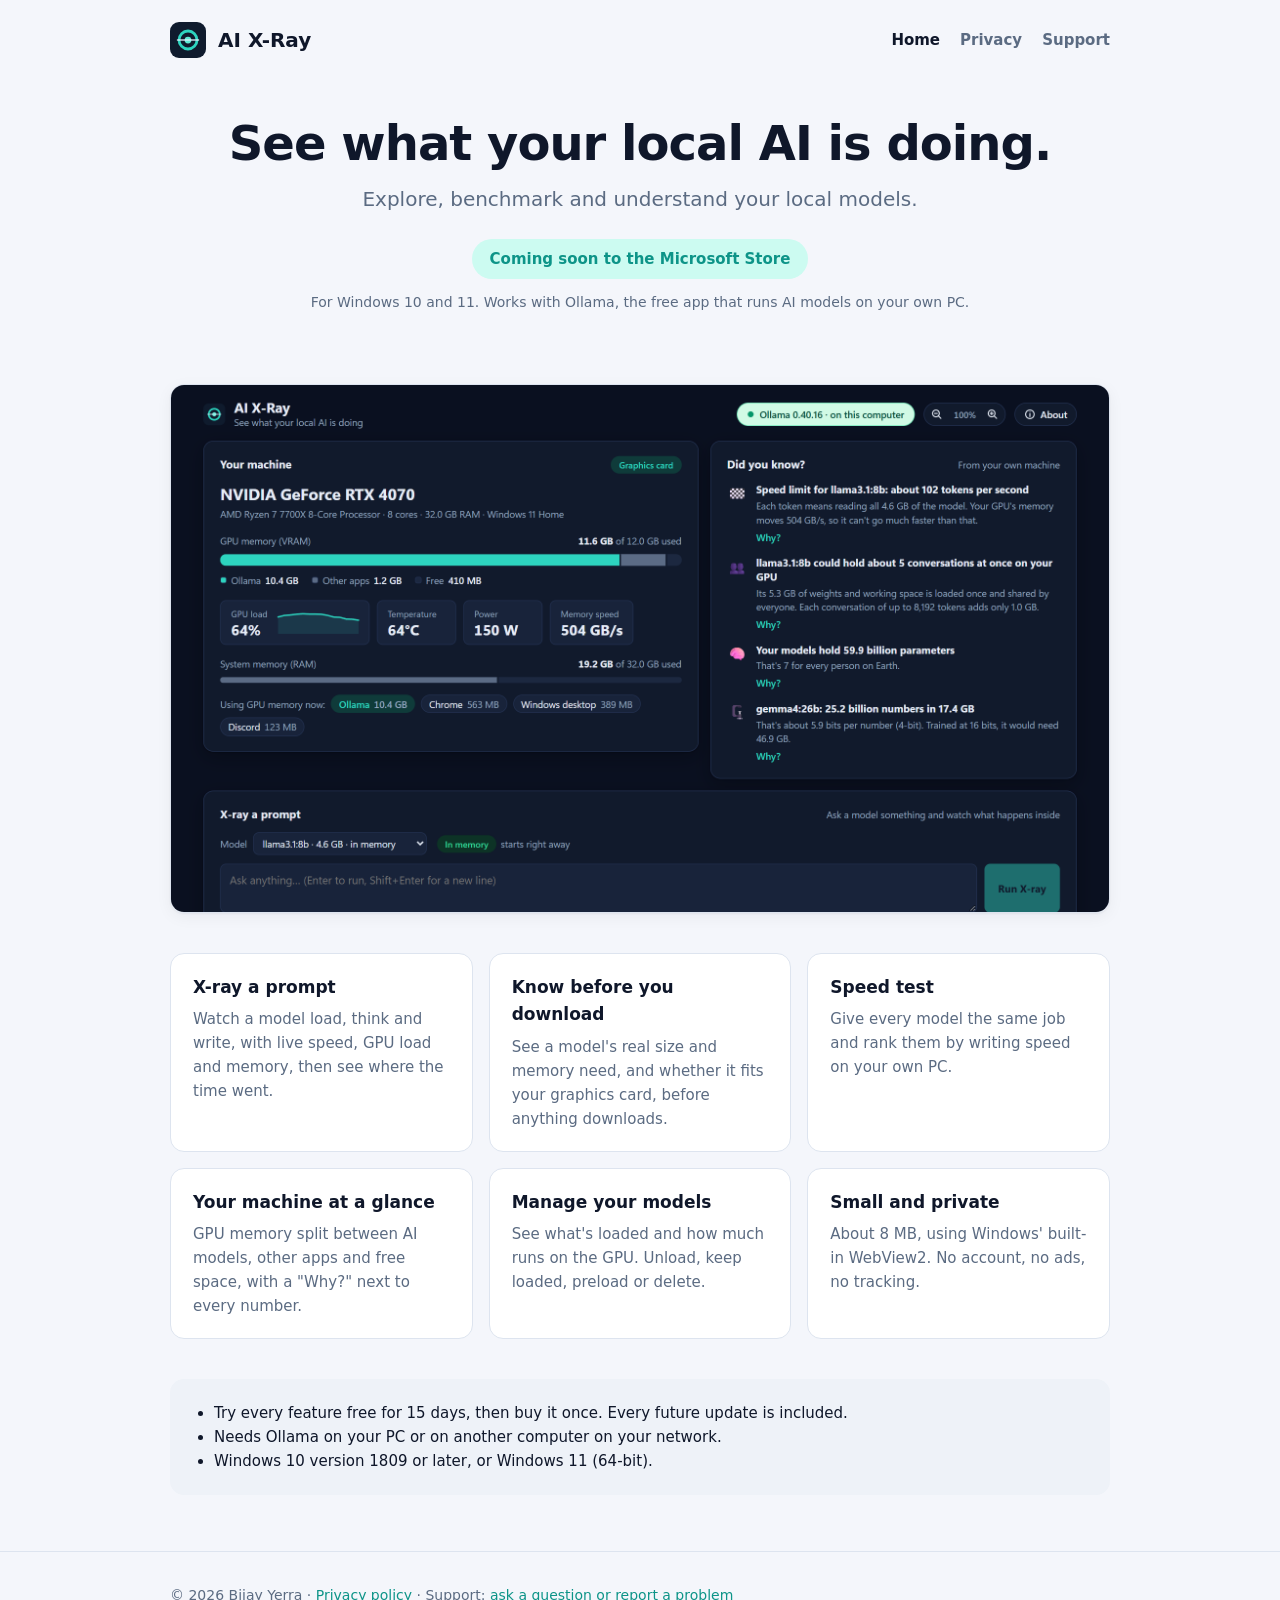
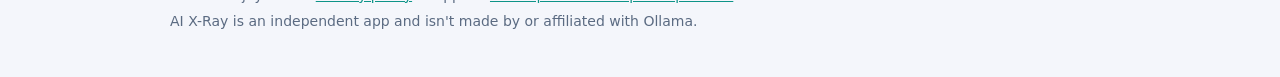
==== index.html @ 7ab142e6 "AI X-Ray website: home page and privacy policy Co-Authored-By: Claude Opus 5.5 <noreply@anthropic.co" ====
<!doctype html>
<html lang="en">
  <head>
    <meta charset="utf-8" />
    <meta name="viewport" content="width=device-width, initial-scale=1" />
    <title>AI X-Ray</title>
    <meta name="description" content="See what your local AI is doing. Explore, benchmark and understand your local models." />
    <link rel="icon" href="favicon.svg" type="image/svg+xml" />
    <link rel="stylesheet" href="style.css" />
  </head>
  <body>
    <header class="site">
      <div class="wrap">
        <a class="brand" href="./">
          <img src="favicon.svg" alt="" width="36" height="36" />
          AI X-Ray
        </a>
        <nav>
          <a href="./" aria-current="page">Home</a>
          <a href="privacy.html">Privacy</a>
          <a href="https://github.com/ybijay/ai-xray/issues">Support</a>
        </nav>
      </div>
    </header>

    <main class="wrap">
      <section class="hero">
        <h1>See what your local AI is doing.</h1>
        <p class="sub">Explore, benchmark and understand your local models.</p>
        <span class="badge">Coming soon to the Microsoft Store</span>
        <p class="needs">For Windows 10 and 11. Works with Ollama, the free app that runs AI models on your own PC.</p>
      </section>

      <img
        class="shot"
        src="assets/ai-xray.png"
        width="1920"
        height="1080"
        alt="AI X-Ray showing a graphics card's memory, load, temperature and power, with plain-English facts about the models on it."
      />

      <section class="features" aria-label="Features">
        <div class="feature">
          <h3>X-ray a prompt</h3>
          <p>Watch a model load, think and write, with live speed, GPU load and memory, then see where the time went.</p>
        </div>
        <div class="feature">
          <h3>Know before you download</h3>
          <p>See a model's real size and memory need, and whether it fits your graphics card, before anything downloads.</p>
        </div>
        <div class="feature">
          <h3>Speed test</h3>
          <p>Give every model the same job and rank them by writing speed on your own PC.</p>
        </div>
        <div class="feature">
          <h3>Your machine at a glance</h3>
          <p>GPU memory split between AI models, other apps and free space, with a "Why?" next to every number.</p>
        </div>
        <div class="feature">
          <h3>Manage your models</h3>
          <p>See what's loaded and how much runs on the GPU. Unload, keep loaded, preload or delete.</p>
        </div>
        <div class="feature">
          <h3>Small and private</h3>
          <p>About 8 MB, using Windows' built-in WebView2. No account, no ads, no tracking.</p>
        </div>
      </section>

      <section class="facts" aria-label="Good to know">
        <ul>
          <li>Try every feature free for 15 days, then buy it once. Every future update is included.</li>
          <li>Needs Ollama on your PC or on another computer on your network.</li>
          <li>Windows 10 version 1809 or later, or Windows 11 (64-bit).</li>
        </ul>
      </section>
    </main>

    <footer class="site">
      <div class="wrap">
        <p>© 2026 Bijay Yerra · <a href="privacy.html">Privacy policy</a> · Support: <a href="https://github.com/ybijay/ai-xray/issues">ask a question or report a problem</a></p>
        <p>AI X-Ray is an independent app and isn't made by or affiliated with Ollama.</p>
      </div>
    </footer>
  </body>
</html>
---- style.css ----
:root {
  color-scheme: light dark;
  --font: "Segoe UI Variable Text", "Segoe UI", system-ui, -apple-system, "SF Pro Text", Ubuntu, sans-serif;
  --bg: #f4f6fb;
  --surface: #ffffff;
  --surface-2: #eef2f8;
  --border: #dde4ef;
  --text: #0f172a;
  --muted: #5b6b82;
  --accent: #0d9488;
  --accent-soft: #ccfbf1;
  --shadow: 0 1px 2px rgb(15 23 42 / 0.05), 0 4px 16px rgb(15 23 42 / 0.05);
}

@media (prefers-color-scheme: dark) {
  :root {
    --bg: #0a1020;
    --surface: #111a2c;
    --surface-2: #18233a;
    --border: #233150;
    --text: #e7edf7;
    --muted: #93a5bf;
    --accent: #2dd4bf;
    --accent-soft: #0f3b3a;
    --shadow: 0 1px 2px rgb(0 0 0 / 0.3), 0 8px 24px rgb(0 0 0 / 0.25);
  }
}

* {
  box-sizing: border-box;
}

html,
body {
  margin: 0;
  background: var(--bg);
  color: var(--text);
  font-family: var(--font);
  font-size: 17px;
  line-height: 1.6;
  -webkit-font-smoothing: antialiased;
}

a {
  color: var(--accent);
}

.wrap {
  max-width: 980px;
  margin: 0 auto;
  padding: 0 20px;
}

/* ---- header and footer ---- */

header.site {
  padding: 22px 0;
}
header.site .wrap {
  display: flex;
  align-items: center;
  justify-content: space-between;
  gap: 16px;
  flex-wrap: wrap;
}
.brand {
  display: flex;
  align-items: center;
  gap: 12px;
  color: var(--text);
  text-decoration: none;
  font-size: 20px;
  font-weight: 750;
}
nav {
  display: flex;
  gap: 20px;
  font-size: 15px;
  font-weight: 600;
}
nav a {
  color: var(--muted);
  text-decoration: none;
}
nav a:hover,
nav a[aria-current="page"] {
  color: var(--text);
}

footer.site {
  margin-top: 56px;
  padding: 28px 0 40px;
  border-top: 1px solid var(--border);
  color: var(--muted);
  font-size: 14px;
}
footer.site p {
  margin: 4px 0;
}

/* ---- home page ---- */

.hero {
  padding: 36px 0 28px;
  text-align: center;
}
.hero h1 {
  margin: 0;
  font-size: clamp(32px, 6vw, 48px);
  line-height: 1.15;
  letter-spacing: -0.02em;
}
.hero .sub {
  margin: 12px auto 0;
  max-width: 620px;
  color: var(--muted);
  font-size: 20px;
}
.badge {
  display: inline-block;
  margin-top: 24px;
  padding: 8px 18px;
  border-radius: 999px;
  background: var(--accent-soft);
  color: var(--accent);
  font-weight: 700;
  font-size: 15px;
}
.needs {
  margin-top: 12px;
  color: var(--muted);
  font-size: 14px;
}

.shot {
  display: block;
  width: 100%;
  height: auto;
  margin: 28px 0 8px;
  border-radius: 14px;
  border: 1px solid var(--border);
  box-shadow: var(--shadow);
}

.features {
  display: grid;
  grid-template-columns: repeat(auto-fit, minmax(260px, 1fr));
  gap: 16px;
  margin-top: 40px;
}
.feature {
  padding: 20px 22px;
  border-radius: 14px;
  background: var(--surface);
  border: 1px solid var(--border);
}
.feature h3 {
  margin: 0 0 6px;
  font-size: 17px;
}
.feature p {
  margin: 0;
  color: var(--muted);
  font-size: 15px;
}

.facts {
  margin-top: 40px;
  padding: 22px 24px;
  border-radius: 14px;
  background: var(--surface-2);
  font-size: 15px;
}
.facts ul {
  margin: 0;
  padding-left: 20px;
}

/* ---- privacy page ---- */

article.policy {
  max-width: 720px;
  margin: 0 auto;
  padding: 12px 0 0;
}
article.policy h1 {
  margin: 0;
  font-size: 34px;
  line-height: 1.2;
}
article.policy .effective {
  margin: 6px 0 28px;
  color: var(--muted);
  font-size: 15px;
}
article.policy h2 {
  margin: 34px 0 8px;
  font-size: 21px;
}
article.policy li {
  margin: 8px 0;
}
article.policy code {
  padding: 1px 6px;
  border-radius: 6px;
  background: var(--surface-2);
  font-size: 0.9em;
}
.short {
  padding: 16px 20px;
  border-radius: 12px;
  background: var(--accent-soft);
}
.short p {
  margin: 0;
}
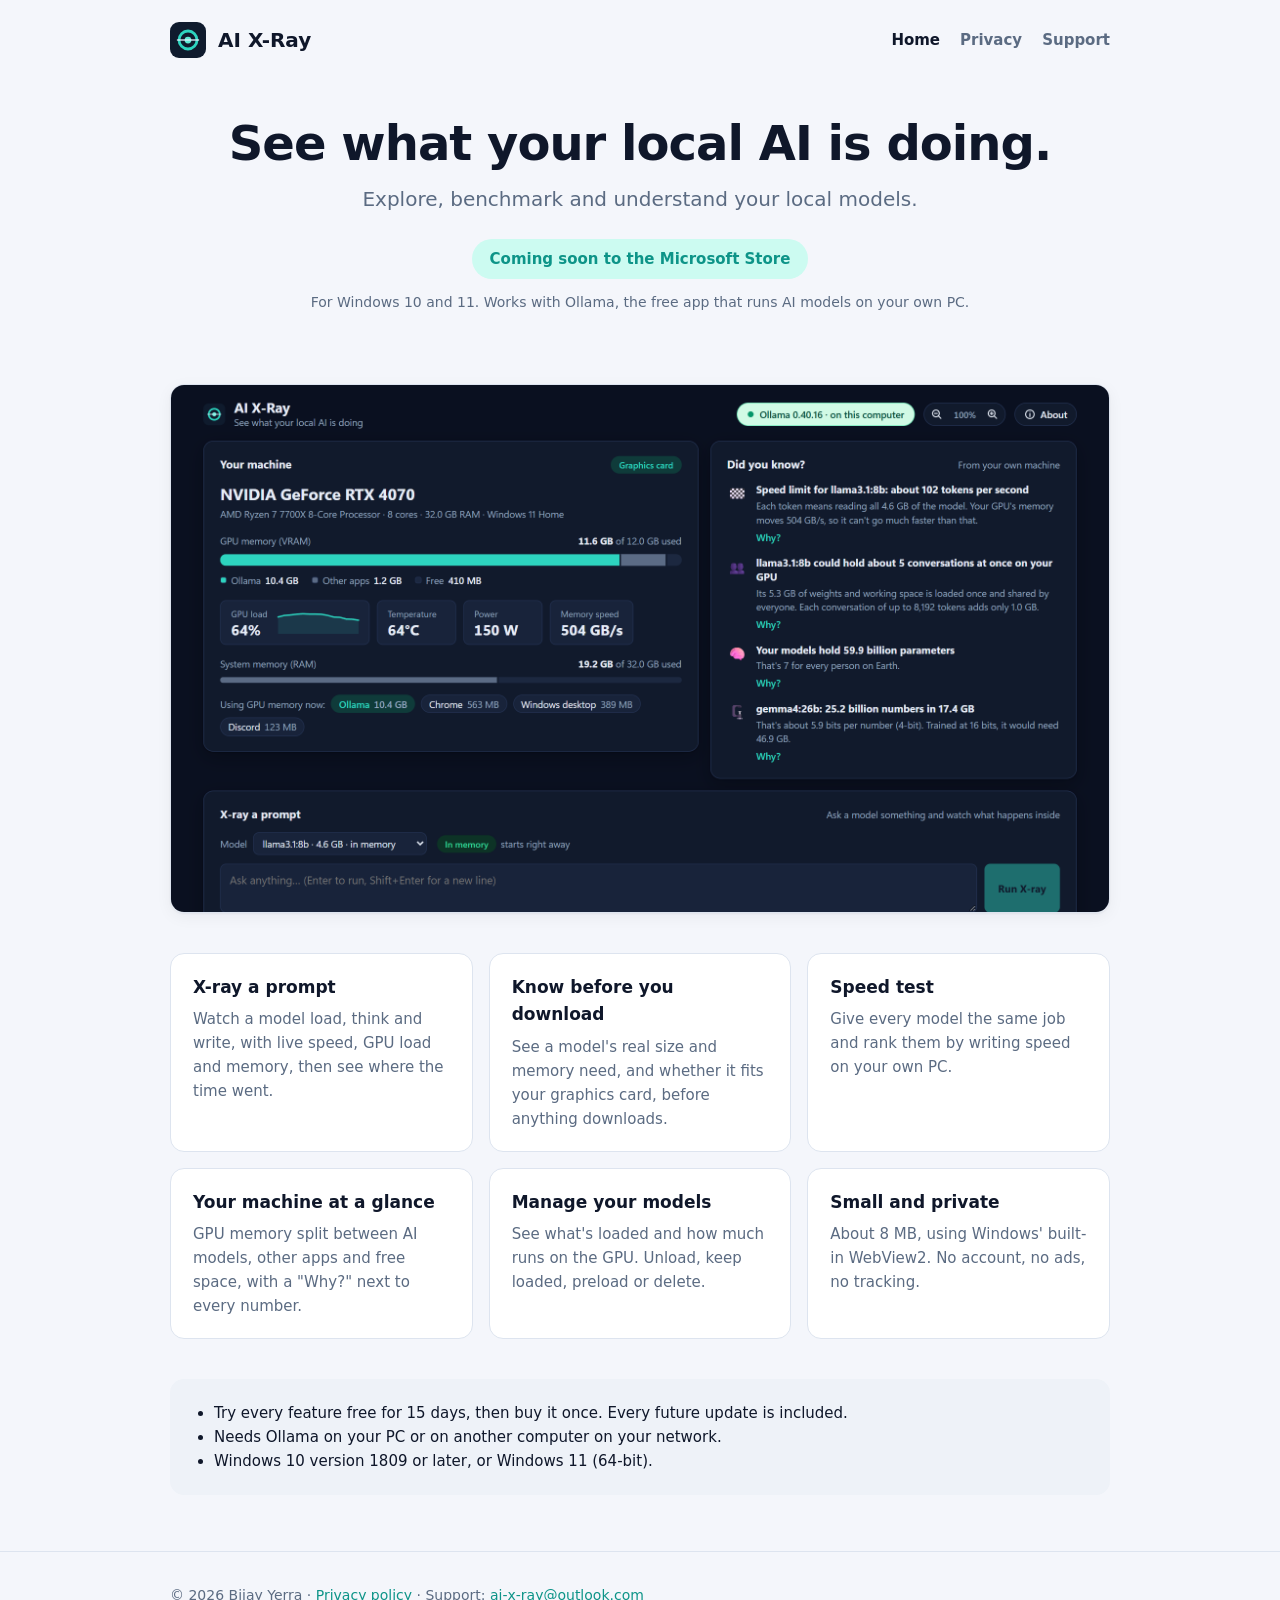
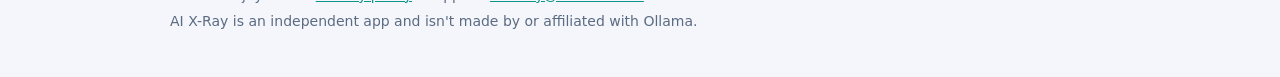
==== commit 3ef82e2f: "Use the AI X-Ray support email Co-Authored-By: Claude Opus 5.5 <noreply@anthropic.com>" ====
--- a/index.html
+++ b/index.html
@@ -18,7 +18,7 @@
         <nav>
           <a href="./" aria-current="page">Home</a>
           <a href="privacy.html">Privacy</a>
-          <a href="https://github.com/ybijay/ai-xray/issues">Support</a>
+          <a href="mailto:ai-x-ray@outlook.com">Support</a>
         </nav>
       </div>
     </header>
@@ -77,7 +77,7 @@
 
     <footer class="site">
       <div class="wrap">
-        <p>© 2026 Bijay Yerra · <a href="privacy.html">Privacy policy</a> · Support: <a href="https://github.com/ybijay/ai-xray/issues">ask a question or report a problem</a></p>
+        <p>© 2026 Bijay Yerra · <a href="privacy.html">Privacy policy</a> · Support: <a href="mailto:ai-x-ray@outlook.com">ai-x-ray@outlook.com</a></p>
         <p>AI X-Ray is an independent app and isn't made by or affiliated with Ollama.</p>
       </div>
     </footer>
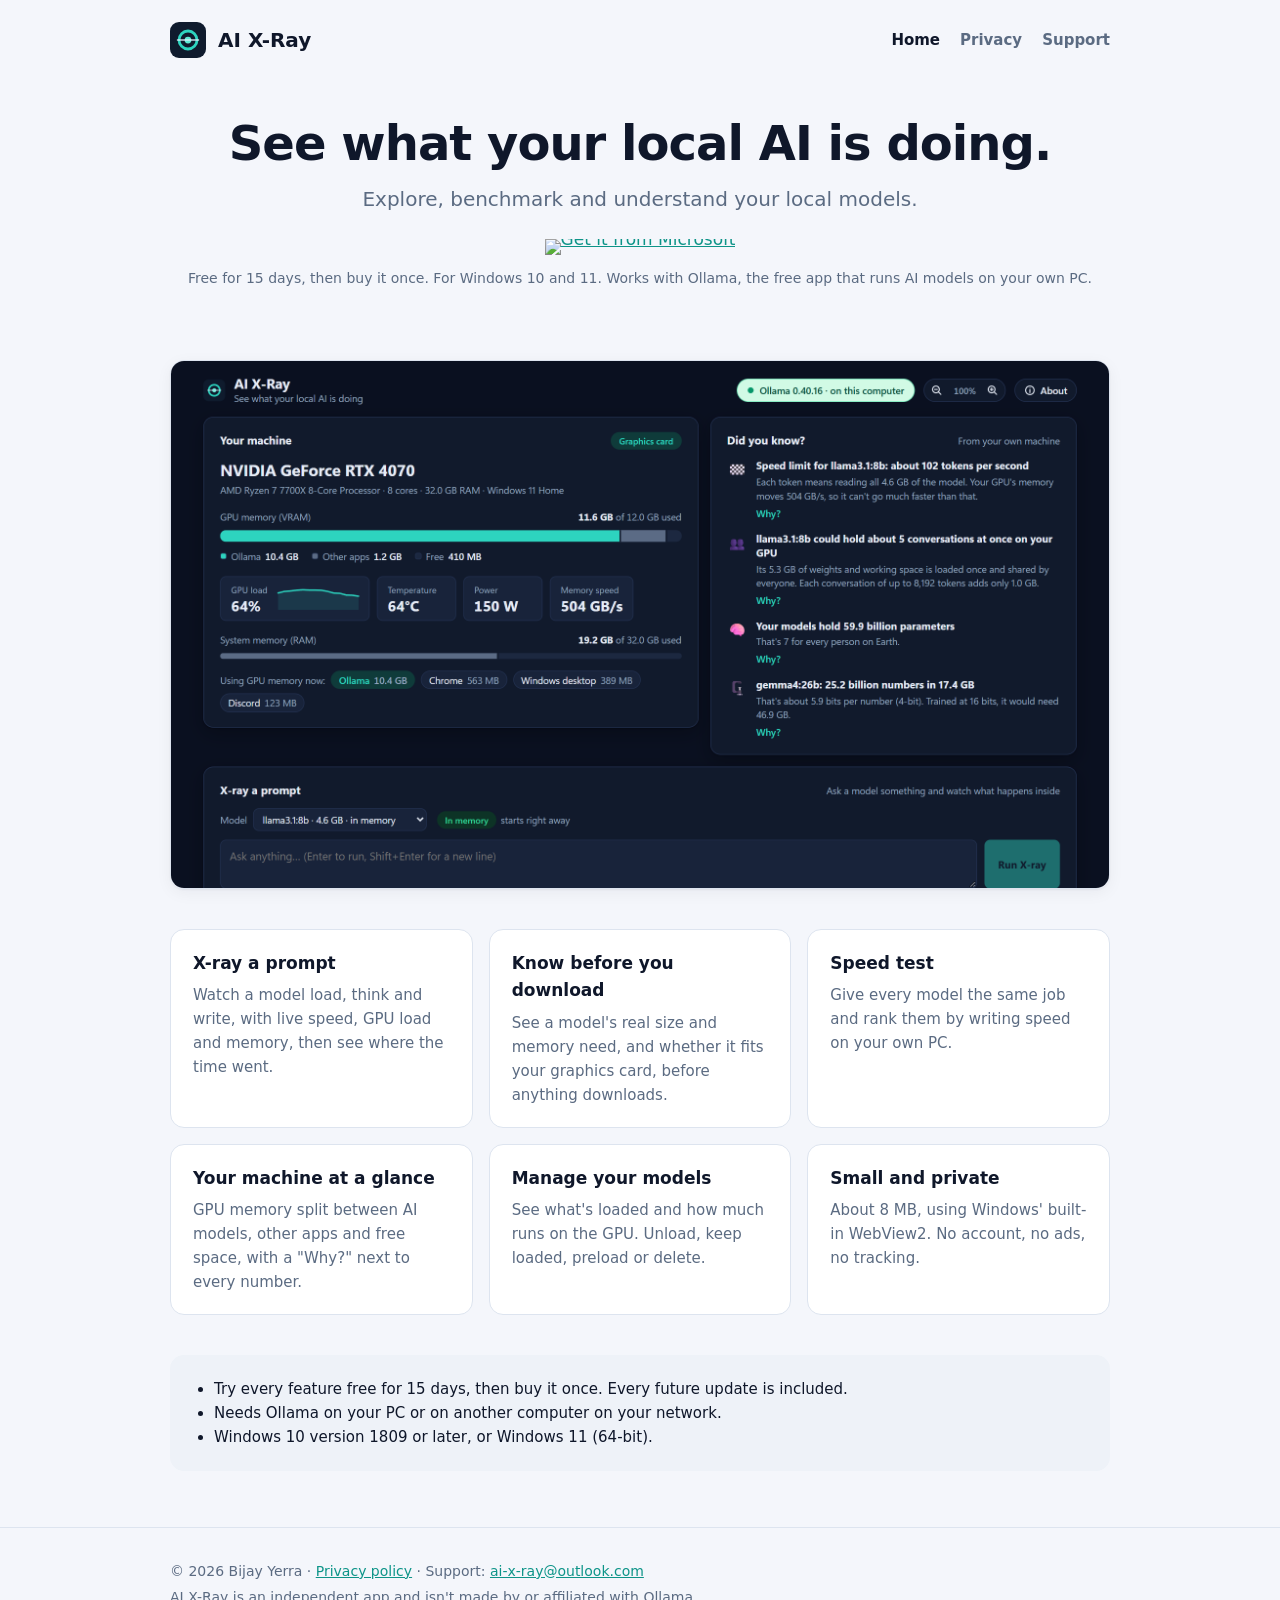
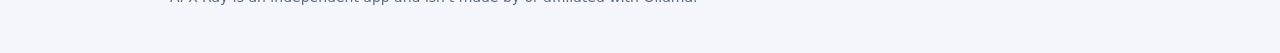
==== commit 953c76f8: "Link to AI X-Ray in the Microsoft Store Co-Authored-By: Claude Opus 5.5 <noreply@anthropic.com>" ====
--- a/index.html
+++ b/index.html
@@ -27,8 +27,13 @@
       <section class="hero">
         <h1>See what your local AI is doing.</h1>
         <p class="sub">Explore, benchmark and understand your local models.</p>
-        <span class="badge">Coming soon to the Microsoft Store</span>
-        <p class="needs">For Windows 10 and 11. Works with Ollama, the free app that runs AI models on your own PC.</p>
+        <a class="store" href="https://apps.microsoft.com/detail/9P490FCKRCHN">
+          <picture>
+            <source srcset="https://get.microsoft.com/images/en-us%20light.svg" media="(prefers-color-scheme: dark)" />
+            <img src="https://get.microsoft.com/images/en-us%20dark.svg" width="200" alt="Get it from Microsoft" />
+          </picture>
+        </a>
+        <p class="needs">Free for 15 days, then buy it once. For Windows 10 and 11. Works with Ollama, the free app that runs AI models on your own PC.</p>
       </section>
 
       <img
--- a/style.css
+++ b/style.css
@@ -116,15 +116,18 @@
   color: var(--muted);
   font-size: 20px;
 }
-.badge {
+.store {
   display: inline-block;
   margin-top: 24px;
-  padding: 8px 18px;
-  border-radius: 999px;
-  background: var(--accent-soft);
-  color: var(--accent);
-  font-weight: 700;
-  font-size: 15px;
+  line-height: 0;
+}
+.store img {
+  height: auto;
+}
+.store:focus-visible {
+  outline: 2px solid var(--accent);
+  outline-offset: 4px;
+  border-radius: 6px;
 }
 .needs {
   margin-top: 12px;
